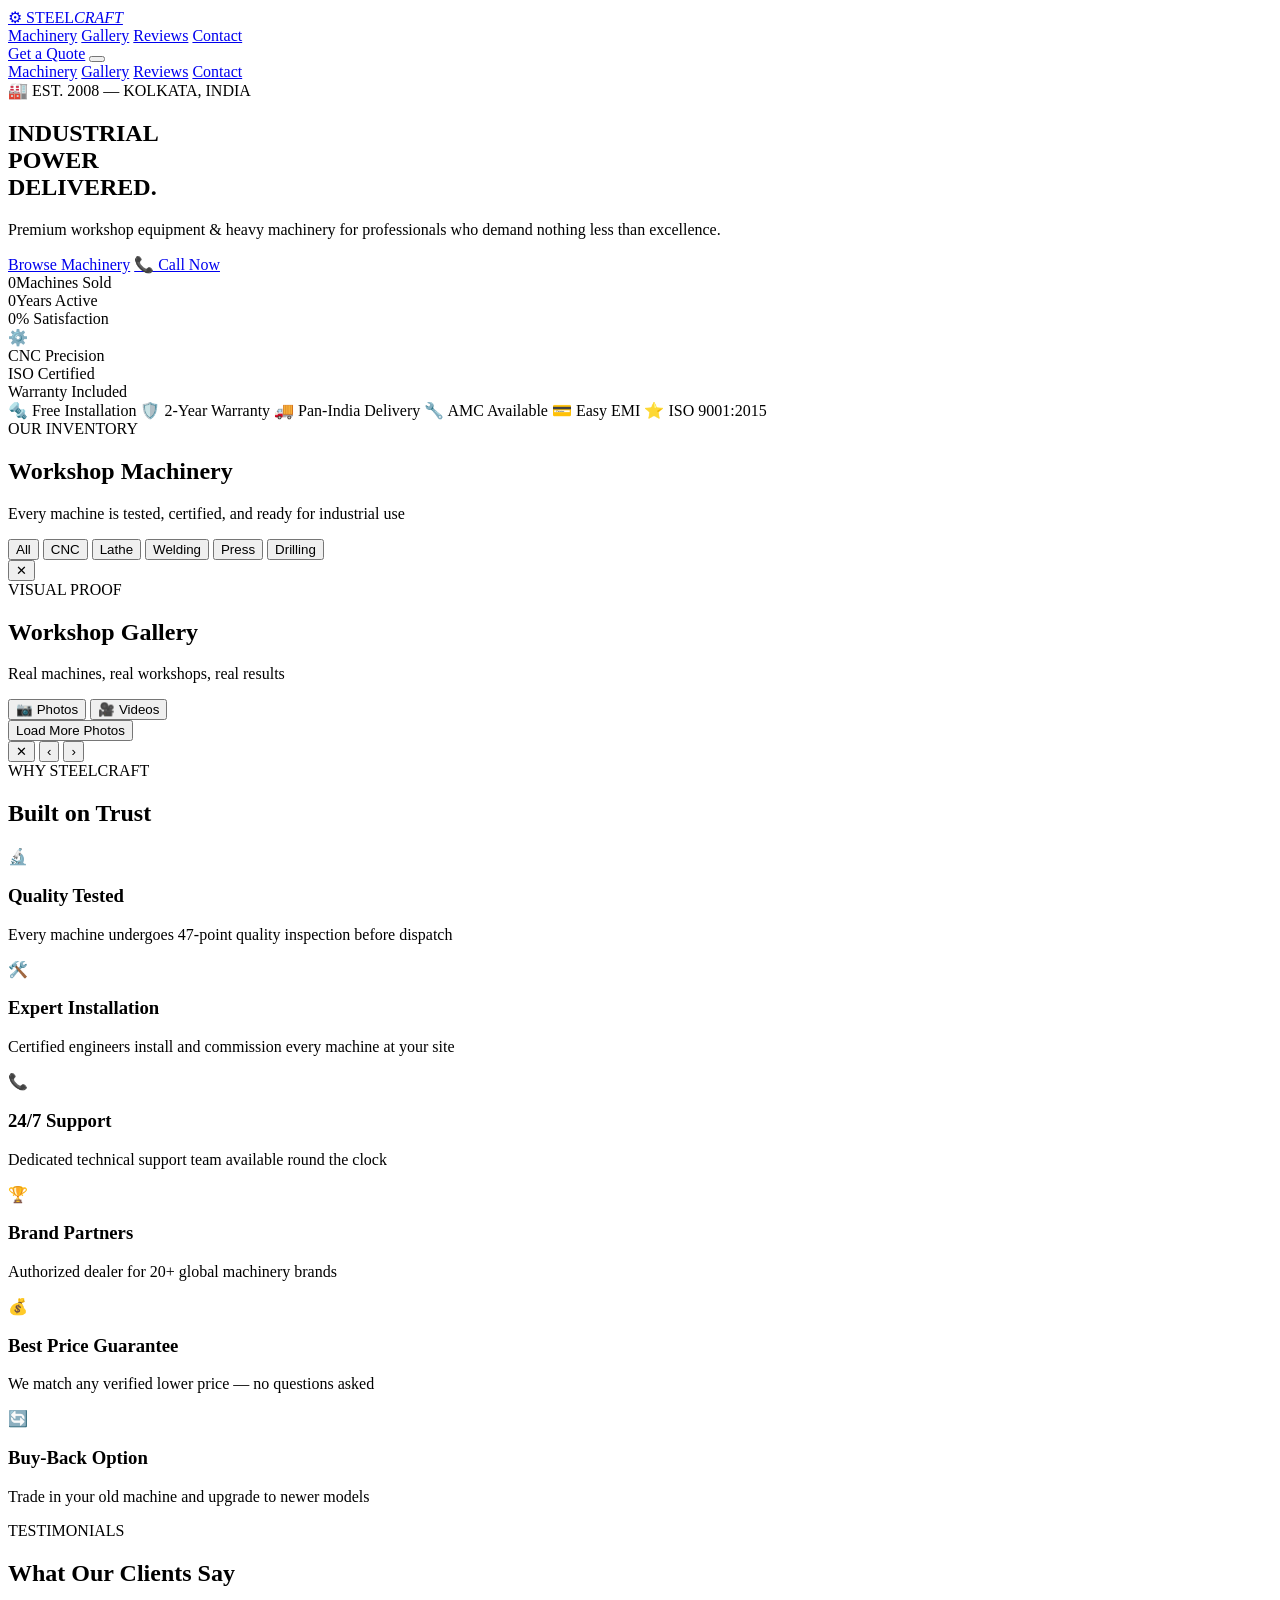
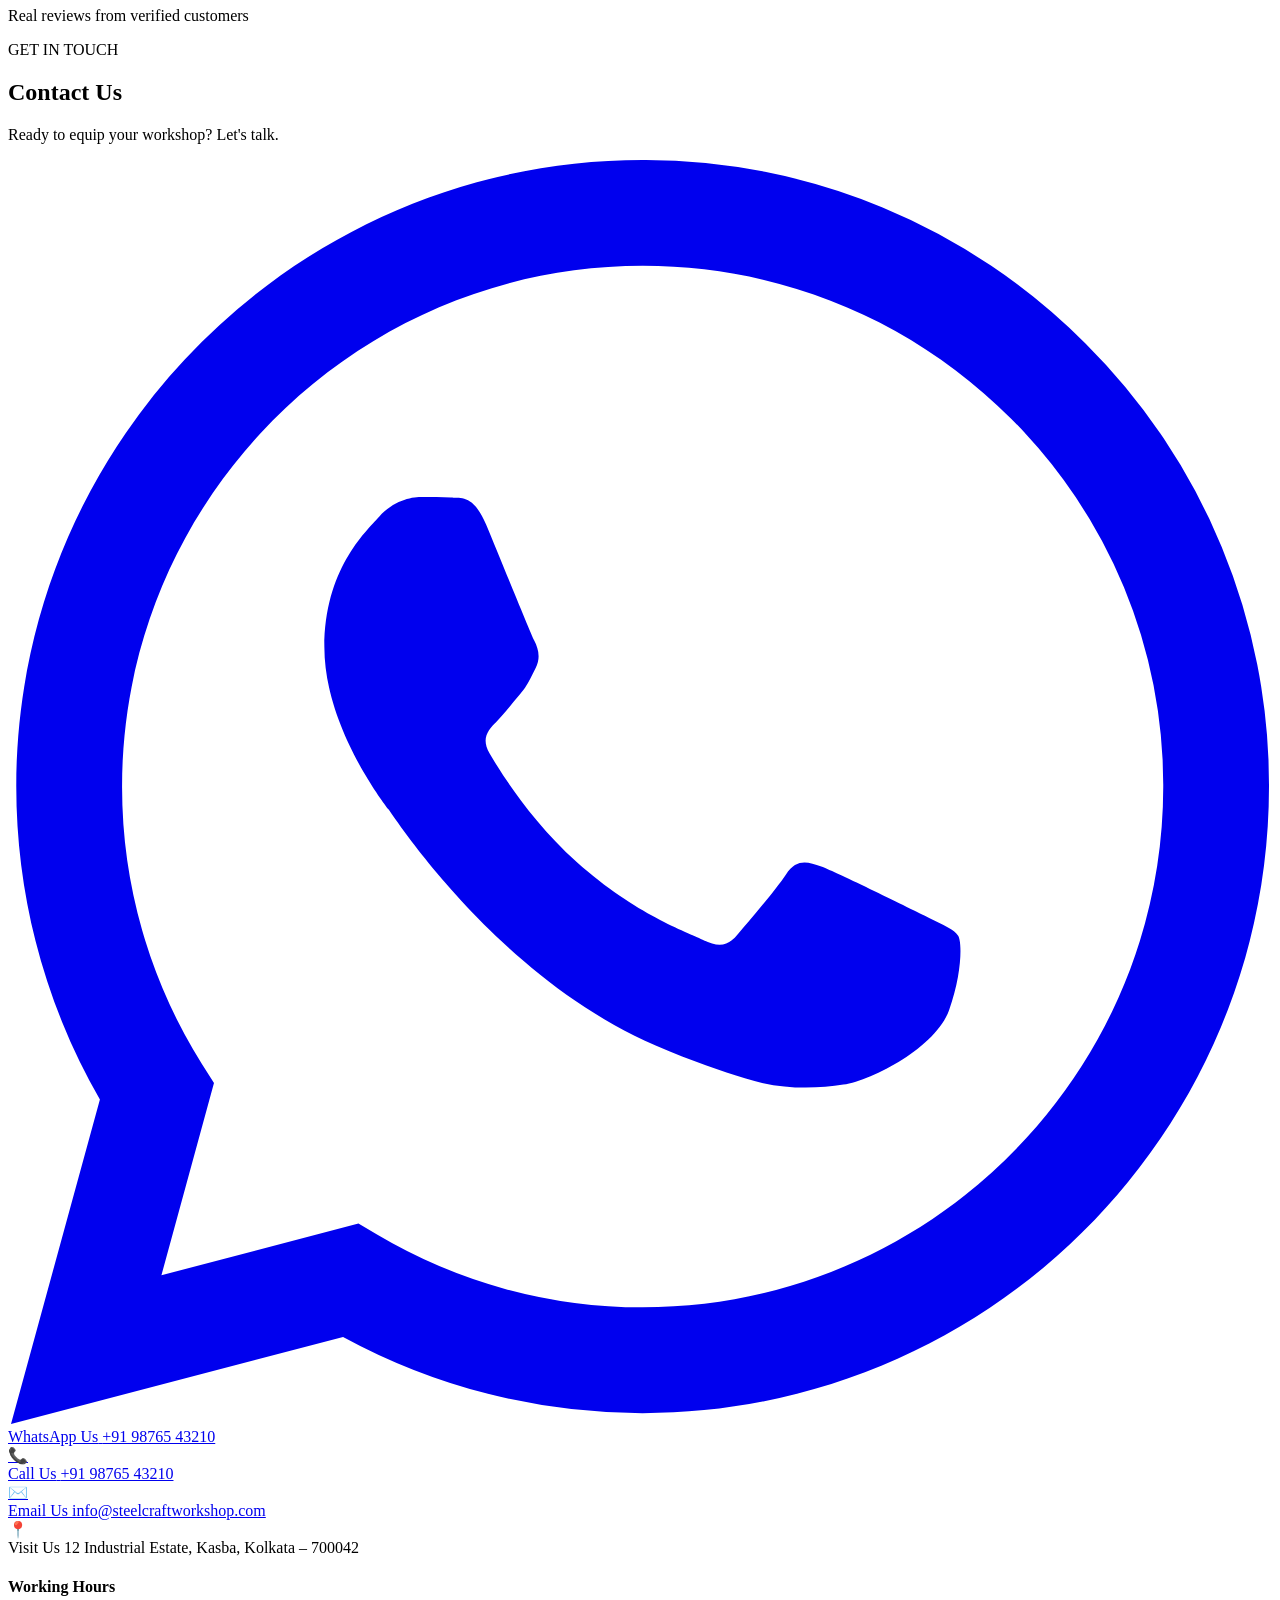
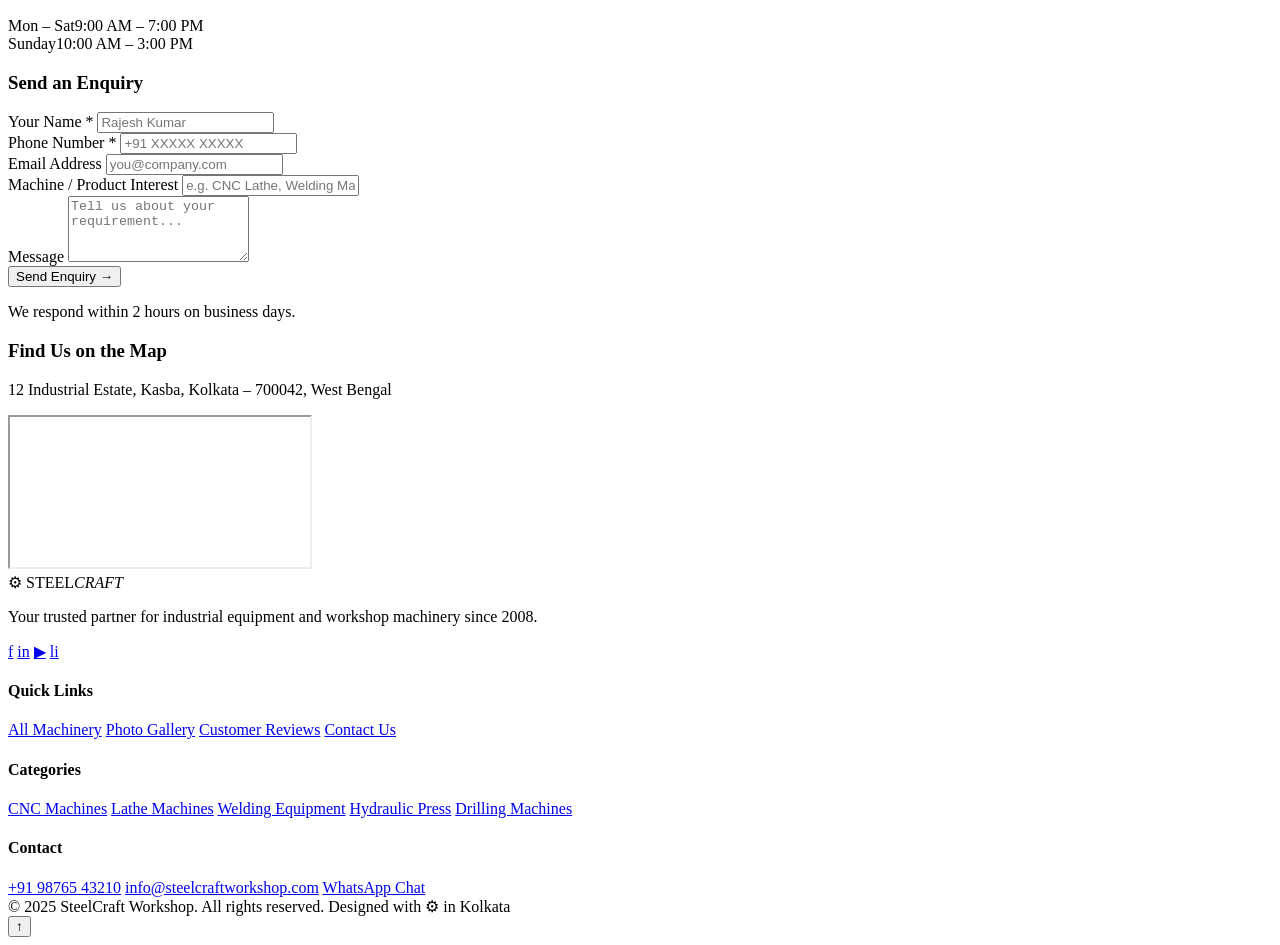
==== index.html @ 8d5dea6c "Add files via upload" ====
<!DOCTYPE html>
<html lang="en">
<head>
  <meta charset="UTF-8" />
  <meta name="viewport" content="width=device-width, initial-scale=1.0" />
  <title>SteelCraft Workshop — Industrial Equipment & Machinery</title>
  <meta name="description" content="Premium industrial equipment, workshop machinery, and tools. Trusted by professionals worldwide." />
  <link rel="preconnect" href="https://fonts.googleapis.com" />
  <link href="https://fonts.googleapis.com/css2?family=Bebas+Neue&family=DM+Sans:wght@300;400;500;600&family=DM+Mono:wght@400;500&display=swap" rel="stylesheet" />
  <link rel="stylesheet" href="css/style.css" />
</head>
<body>

<!-- ═══════════════════════════ NAV ═══════════════════════════ -->
<header id="navbar">
  <div class="nav-inner">
    <a href="#" class="logo">
      <span class="logo-icon">⚙</span>
      <span class="logo-text">STEEL<em>CRAFT</em></span>
    </a>
    <nav class="nav-links">
      <a href="#machines">Machinery</a>
      <a href="#gallery">Gallery</a>
      <a href="#reviews">Reviews</a>
      <a href="#contact">Contact</a>
    </nav>
    <a href="#contact" class="nav-cta">Get a Quote</a>
    <button class="hamburger" id="hamburger" aria-label="Menu">
      <span></span><span></span><span></span>
    </button>
  </div>
  <div class="mobile-menu" id="mobileMenu">
    <a href="#machines">Machinery</a>
    <a href="#gallery">Gallery</a>
    <a href="#reviews">Reviews</a>
    <a href="#contact">Contact</a>
  </div>
</header>

<!-- ═══════════════════════════ HERO ═══════════════════════════ -->
<section class="hero" id="home">
  <div class="hero-bg">
    <div class="hero-grid"></div>
    <div class="hero-glow"></div>
  </div>
  <div class="hero-content">
    <div class="hero-badge">🏭 EST. 2008 — KOLKATA, INDIA</div>
    <h1 class="hero-title">
      INDUSTRIAL<br/>
      <span class="accent-line">POWER</span><br/>
      DELIVERED.
    </h1>
    <p class="hero-sub">Premium workshop equipment & heavy machinery for professionals who demand nothing less than excellence.</p>
    <div class="hero-actions">
      <a href="#machines" class="btn-primary">Browse Machinery</a>
      <a href="#contact" class="btn-ghost">📞 Call Now</a>
    </div>
    <div class="hero-stats">
      <div class="stat"><span class="stat-num" data-target="500">0</span><span class="stat-label">Machines Sold</span></div>
      <div class="stat"><span class="stat-num" data-target="15">0</span><span class="stat-label">Years Active</span></div>
      <div class="stat"><span class="stat-num" data-target="98">0</span><span class="stat-label">% Satisfaction</span></div>
    </div>
  </div>
  <div class="hero-visual">
    <div class="machine-showcase">
      <div class="showcase-ring ring1"></div>
      <div class="showcase-ring ring2"></div>
      <div class="showcase-icon">⚙️</div>
      <div class="floating-tag tag1">CNC Precision</div>
      <div class="floating-tag tag2">ISO Certified</div>
      <div class="floating-tag tag3">Warranty Included</div>
    </div>
  </div>
</section>

<!-- ═══════════════════════════ TRUST BAR ═══════════════════════════ -->
<div class="trust-bar">
  <div class="trust-inner">
    <span>🔩 Free Installation</span>
    <span>🛡️ 2-Year Warranty</span>
    <span>🚚 Pan-India Delivery</span>
    <span>🔧 AMC Available</span>
    <span>💳 Easy EMI</span>
    <span>⭐ ISO 9001:2015</span>
  </div>
</div>

<!-- ═══════════════════════════ MACHINES ═══════════════════════════ -->
<section class="section" id="machines">
  <div class="section-header">
    <div class="section-tag">OUR INVENTORY</div>
    <h2>Workshop <span class="accent">Machinery</span></h2>
    <p>Every machine is tested, certified, and ready for industrial use</p>
  </div>

  <div class="filter-bar">
    <button class="filter-btn active" data-filter="all">All</button>
    <button class="filter-btn" data-filter="cnc">CNC</button>
    <button class="filter-btn" data-filter="lathe">Lathe</button>
    <button class="filter-btn" data-filter="welding">Welding</button>
    <button class="filter-btn" data-filter="press">Press</button>
    <button class="filter-btn" data-filter="drilling">Drilling</button>
  </div>

  <div class="machines-grid" id="machinesGrid">
    <!-- Populated by JS from data -->
  </div>
</section>

<!-- ═══════════════════════════ MACHINE MODAL ═══════════════════════════ -->
<div class="modal-overlay" id="modalOverlay">
  <div class="modal-box" id="modalBox">
    <button class="modal-close" id="modalClose">✕</button>
    <div class="modal-inner" id="modalInner"></div>
  </div>
</div>

<!-- ═══════════════════════════ GALLERY ═══════════════════════════ -->
<section class="section section-dark" id="gallery">
  <div class="section-header">
    <div class="section-tag">VISUAL PROOF</div>
    <h2>Workshop <span class="accent">Gallery</span></h2>
    <p>Real machines, real workshops, real results</p>
  </div>
  <div class="gallery-tabs">
    <button class="gtab active" data-gtab="photos">📷 Photos</button>
    <button class="gtab" data-gtab="videos">🎥 Videos</button>
  </div>
  <div class="gallery-grid" id="galleryGrid"></div>
  <div class="gallery-video-grid hidden" id="galleryVideoGrid"></div>
  <button class="load-more" id="loadMoreGallery">Load More Photos</button>
</section>

<!-- ═══════════════════════════ LIGHTBOX ═══════════════════════════ -->
<div class="lightbox" id="lightbox">
  <button class="lb-close" id="lbClose">✕</button>
  <button class="lb-prev" id="lbPrev">‹</button>
  <button class="lb-next" id="lbNext">›</button>
  <div class="lb-content" id="lbContent"></div>
  <div class="lb-counter" id="lbCounter"></div>
</div>

<!-- ═══════════════════════════ WHY US ═══════════════════════════ -->
<section class="section" id="whyus">
  <div class="section-header">
    <div class="section-tag">WHY STEELCRAFT</div>
    <h2>Built on <span class="accent">Trust</span></h2>
  </div>
  <div class="features-grid">
    <div class="feature-card">
      <div class="feature-icon">🔬</div>
      <h3>Quality Tested</h3>
      <p>Every machine undergoes 47-point quality inspection before dispatch</p>
    </div>
    <div class="feature-card">
      <div class="feature-icon">🛠️</div>
      <h3>Expert Installation</h3>
      <p>Certified engineers install and commission every machine at your site</p>
    </div>
    <div class="feature-card">
      <div class="feature-icon">📞</div>
      <h3>24/7 Support</h3>
      <p>Dedicated technical support team available round the clock</p>
    </div>
    <div class="feature-card">
      <div class="feature-icon">🏆</div>
      <h3>Brand Partners</h3>
      <p>Authorized dealer for 20+ global machinery brands</p>
    </div>
    <div class="feature-card">
      <div class="feature-icon">💰</div>
      <h3>Best Price Guarantee</h3>
      <p>We match any verified lower price — no questions asked</p>
    </div>
    <div class="feature-card">
      <div class="feature-icon">🔄</div>
      <h3>Buy-Back Option</h3>
      <p>Trade in your old machine and upgrade to newer models</p>
    </div>
  </div>
</section>

<!-- ═══════════════════════════ REVIEWS ═══════════════════════════ -->
<section class="section section-dark" id="reviews">
  <div class="section-header">
    <div class="section-tag">TESTIMONIALS</div>
    <h2>What Our <span class="accent">Clients</span> Say</h2>
    <p>Real reviews from verified customers</p>
  </div>
  <div class="reviews-track-wrap">
    <div class="reviews-track" id="reviewsTrack"></div>
  </div>
  <div class="reviews-dots" id="reviewsDots"></div>
</section>

<!-- ═══════════════════════════ CONTACT ═══════════════════════════ -->
<section class="section" id="contact">
  <div class="section-header">
    <div class="section-tag">GET IN TOUCH</div>
    <h2>Contact <span class="accent">Us</span></h2>
    <p>Ready to equip your workshop? Let's talk.</p>
  </div>
  <div class="contact-grid">
    <div class="contact-cards">
      <a href="https://wa.me/919876543210?text=Hello%2C%20I%20am%20interested%20in%20your%20machinery" class="contact-card whatsapp" target="_blank">
        <div class="cc-icon">
          <svg viewBox="0 0 24 24" fill="currentColor"><path d="M17.472 14.382c-.297-.149-1.758-.867-2.03-.967-.273-.099-.471-.148-.67.15-.197.297-.767.966-.94 1.164-.173.199-.347.223-.644.075-.297-.15-1.255-.463-2.39-1.475-.883-.788-1.48-1.761-1.653-2.059-.173-.297-.018-.458.13-.606.134-.133.298-.347.446-.52.149-.174.198-.298.298-.497.099-.198.05-.371-.025-.52-.075-.149-.669-1.612-.916-2.207-.242-.579-.487-.5-.669-.51-.173-.008-.371-.01-.57-.01-.198 0-.52.074-.792.372-.272.297-1.04 1.016-1.04 2.479 0 1.462 1.065 2.875 1.213 3.074.149.198 2.096 3.2 5.077 4.487.709.306 1.262.489 1.694.625.712.227 1.36.195 1.871.118.571-.085 1.758-.719 2.006-1.413.248-.694.248-1.289.173-1.413-.074-.124-.272-.198-.57-.347m-5.421 7.403h-.004a9.87 9.87 0 01-5.031-1.378l-.361-.214-3.741.982.998-3.648-.235-.374a9.86 9.86 0 01-1.51-5.26c.001-5.45 4.436-9.884 9.888-9.884 2.64 0 5.122 1.03 6.988 2.898a9.825 9.825 0 012.893 6.994c-.003 5.45-4.437 9.884-9.885 9.884m8.413-18.297A11.815 11.815 0 0012.05 0C5.495 0 .16 5.335.157 11.892c0 2.096.547 4.142 1.588 5.945L.057 24l6.305-1.654a11.882 11.882 0 005.683 1.448h.005c6.554 0 11.89-5.335 11.893-11.893a11.821 11.821 0 00-3.48-8.413z"/></svg>
        </div>
        <div class="cc-text">
          <span class="cc-label">WhatsApp Us</span>
          <span class="cc-value">+91 98765 43210</span>
        </div>
      </a>

      <a href="tel:+919876543210" class="contact-card phone">
        <div class="cc-icon">📞</div>
        <div class="cc-text">
          <span class="cc-label">Call Us</span>
          <span class="cc-value">+91 98765 43210</span>
        </div>
      </a>

      <a href="mailto:info@steelcraftworkshop.com" class="contact-card email">
        <div class="cc-icon">✉️</div>
        <div class="cc-text">
          <span class="cc-label">Email Us</span>
          <span class="cc-value">info@steelcraftworkshop.com</span>
        </div>
      </a>

      <div class="contact-card address">
        <div class="cc-icon">📍</div>
        <div class="cc-text">
          <span class="cc-label">Visit Us</span>
          <span class="cc-value">12 Industrial Estate, Kasba, Kolkata – 700042</span>
        </div>
      </div>

      <div class="contact-hours">
        <h4>Working Hours</h4>
        <div class="hours-row"><span>Mon – Sat</span><span>9:00 AM – 7:00 PM</span></div>
        <div class="hours-row"><span>Sunday</span><span>10:00 AM – 3:00 PM</span></div>
      </div>
    </div>

    <div class="contact-form-wrap">
      <form class="contact-form" id="contactForm">
        <h3>Send an Enquiry</h3>
        <div class="form-row">
          <div class="form-group">
            <label>Your Name *</label>
            <input type="text" id="cf-name" placeholder="Rajesh Kumar" required />
          </div>
          <div class="form-group">
            <label>Phone Number *</label>
            <input type="tel" id="cf-phone" placeholder="+91 XXXXX XXXXX" required />
          </div>
        </div>
        <div class="form-group">
          <label>Email Address</label>
          <input type="email" id="cf-email" placeholder="you@company.com" />
        </div>
        <div class="form-group">
          <label>Machine / Product Interest</label>
          <input type="text" id="cf-product" placeholder="e.g. CNC Lathe, Welding Machine..." />
        </div>
        <div class="form-group">
          <label>Message</label>
          <textarea id="cf-message" rows="4" placeholder="Tell us about your requirement..."></textarea>
        </div>
        <button type="submit" class="btn-primary btn-full">Send Enquiry →</button>
        <p class="form-note">We respond within 2 hours on business days.</p>
      </form>
    </div>
  </div>
</section>

<!-- ═══════════════════════════ MAP ═══════════════════════════ -->
<section class="map-section">
  <div class="map-header">
    <h3>Find Us on the Map</h3>
    <p>12 Industrial Estate, Kasba, Kolkata – 700042, West Bengal</p>
  </div>
  <div class="map-container">
    <iframe
      src="https://www.google.com/maps/embed?pb=!1m18!1m12!1m3!1d3685.4!2d88.3832!3d22.5197!2m3!1f0!2f0!3f0!3m2!1i1024!2i768!4f13.1!3m3!1m2!1s0x0%3A0x0!2zMjLCsDMxJzEwLjkiTiA4OMKwMjMnMDUuNSJF!5e0!3m2!1sen!2sin!4v1"
      allowfullscreen="" loading="lazy" referrerpolicy="no-referrer-when-downgrade">
    </iframe>
  </div>
</section>

<!-- ═══════════════════════════ FOOTER ═══════════════════════════ -->
<footer class="footer">
  <div class="footer-inner">
    <div class="footer-brand">
      <div class="logo">
        <span class="logo-icon">⚙</span>
        <span class="logo-text">STEEL<em>CRAFT</em></span>
      </div>
      <p>Your trusted partner for industrial equipment and workshop machinery since 2008.</p>
      <div class="social-links">
        <a href="#" aria-label="Facebook">f</a>
        <a href="#" aria-label="Instagram">in</a>
        <a href="#" aria-label="YouTube">▶</a>
        <a href="#" aria-label="LinkedIn">li</a>
      </div>
    </div>
    <div class="footer-col">
      <h4>Quick Links</h4>
      <a href="#machines">All Machinery</a>
      <a href="#gallery">Photo Gallery</a>
      <a href="#reviews">Customer Reviews</a>
      <a href="#contact">Contact Us</a>
    </div>
    <div class="footer-col">
      <h4>Categories</h4>
      <a href="#">CNC Machines</a>
      <a href="#">Lathe Machines</a>
      <a href="#">Welding Equipment</a>
      <a href="#">Hydraulic Press</a>
      <a href="#">Drilling Machines</a>
    </div>
    <div class="footer-col">
      <h4>Contact</h4>
      <a href="tel:+919876543210">+91 98765 43210</a>
      <a href="mailto:info@steelcraftworkshop.com">info@steelcraftworkshop.com</a>
      <a href="https://wa.me/919876543210">WhatsApp Chat</a>
    </div>
  </div>
  <div class="footer-bottom">
    <span>© 2025 SteelCraft Workshop. All rights reserved.</span>
    <span>Designed with ⚙ in Kolkata</span>
  </div>
</footer>

<!-- Back to Top -->
<button class="back-top" id="backTop" aria-label="Back to top">↑</button>

<!-- Toast -->
<div class="toast" id="toast"></div>

<script src="js/data.js"></script>
<script src="js/main.js"></script>
</body>
</html>
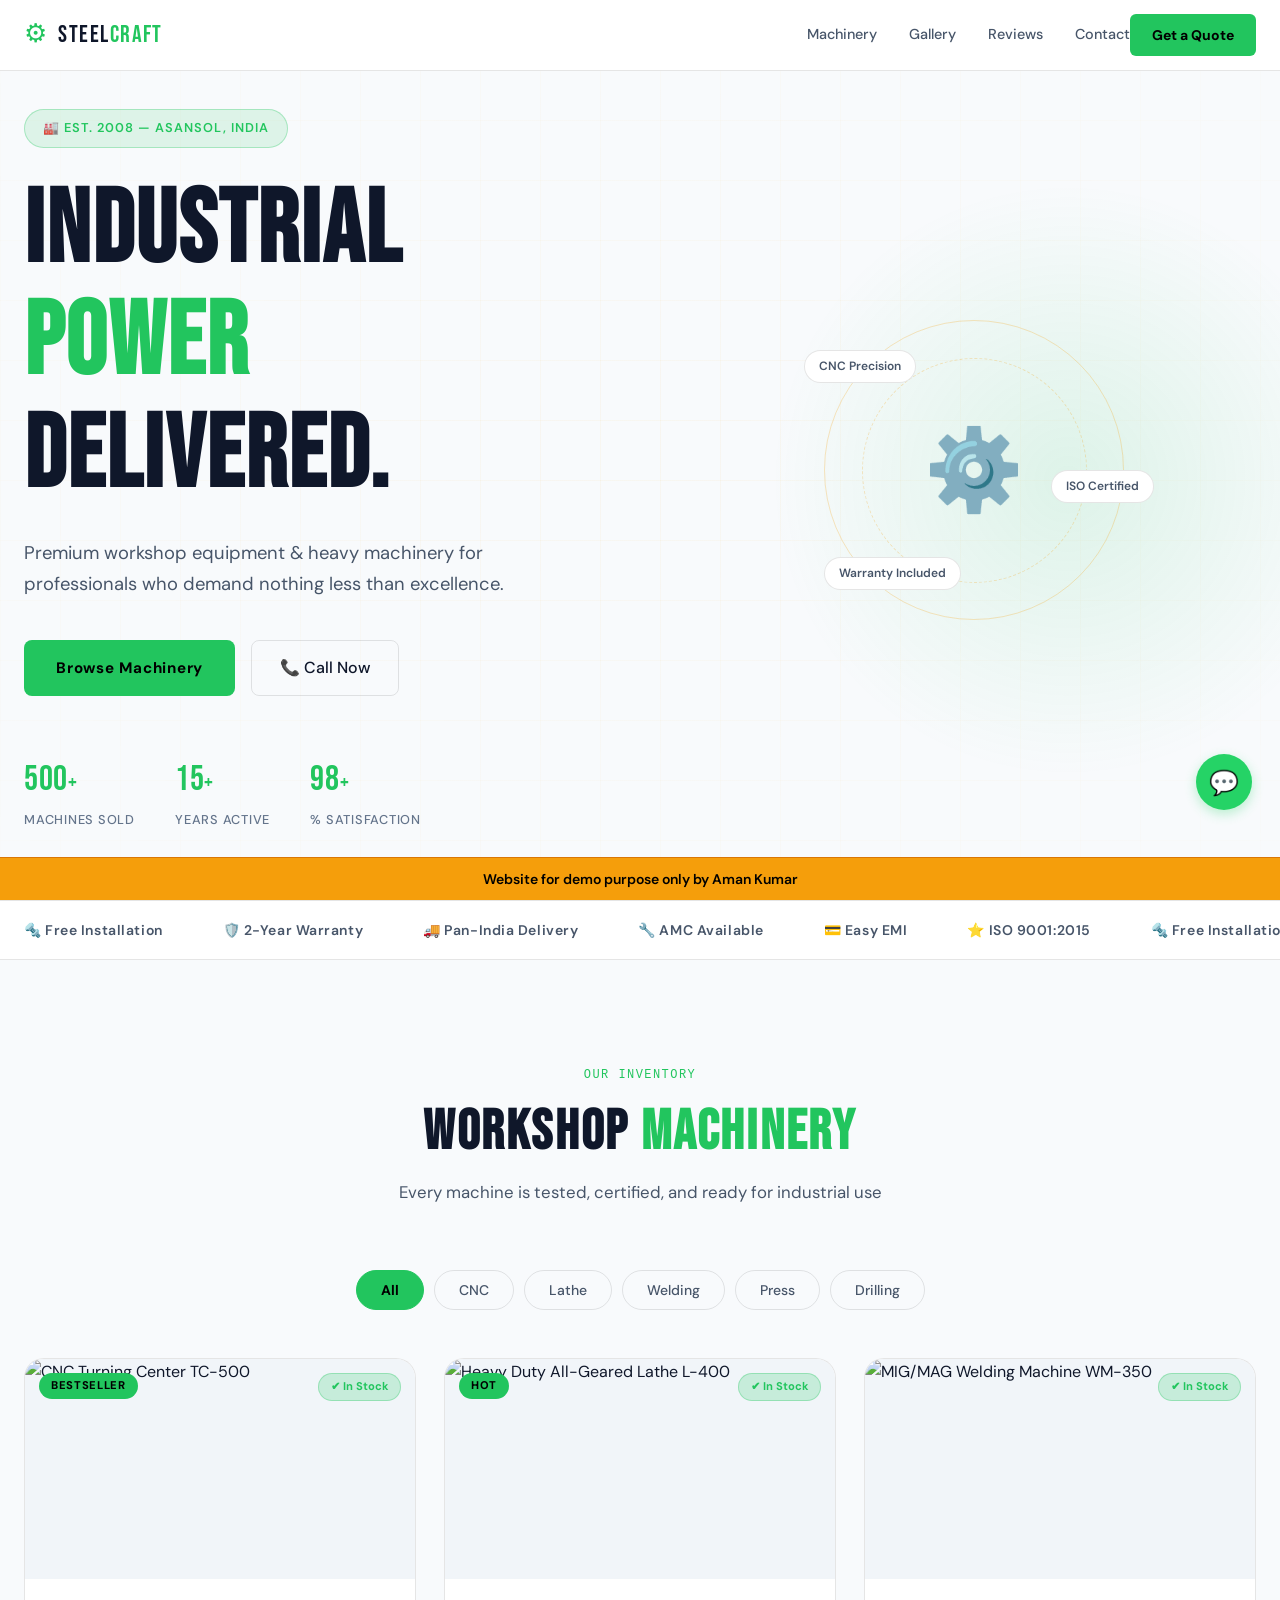
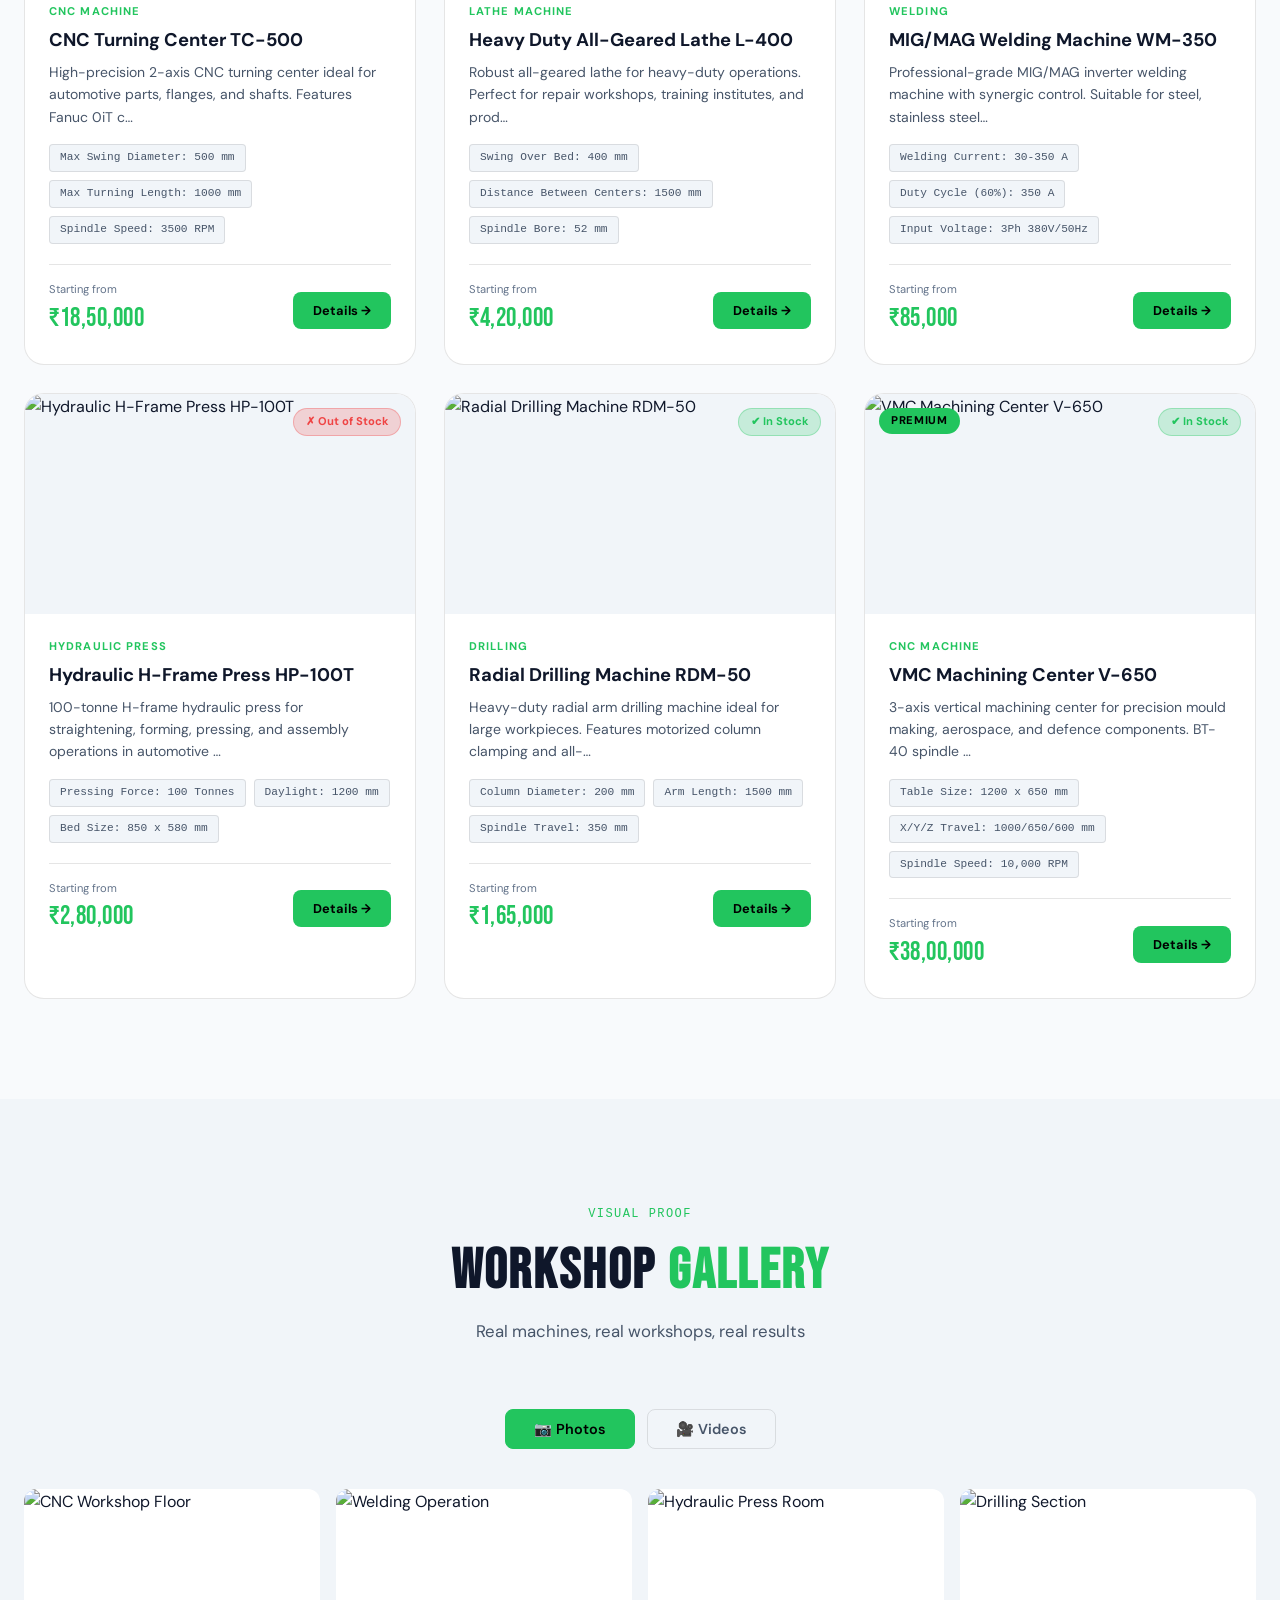
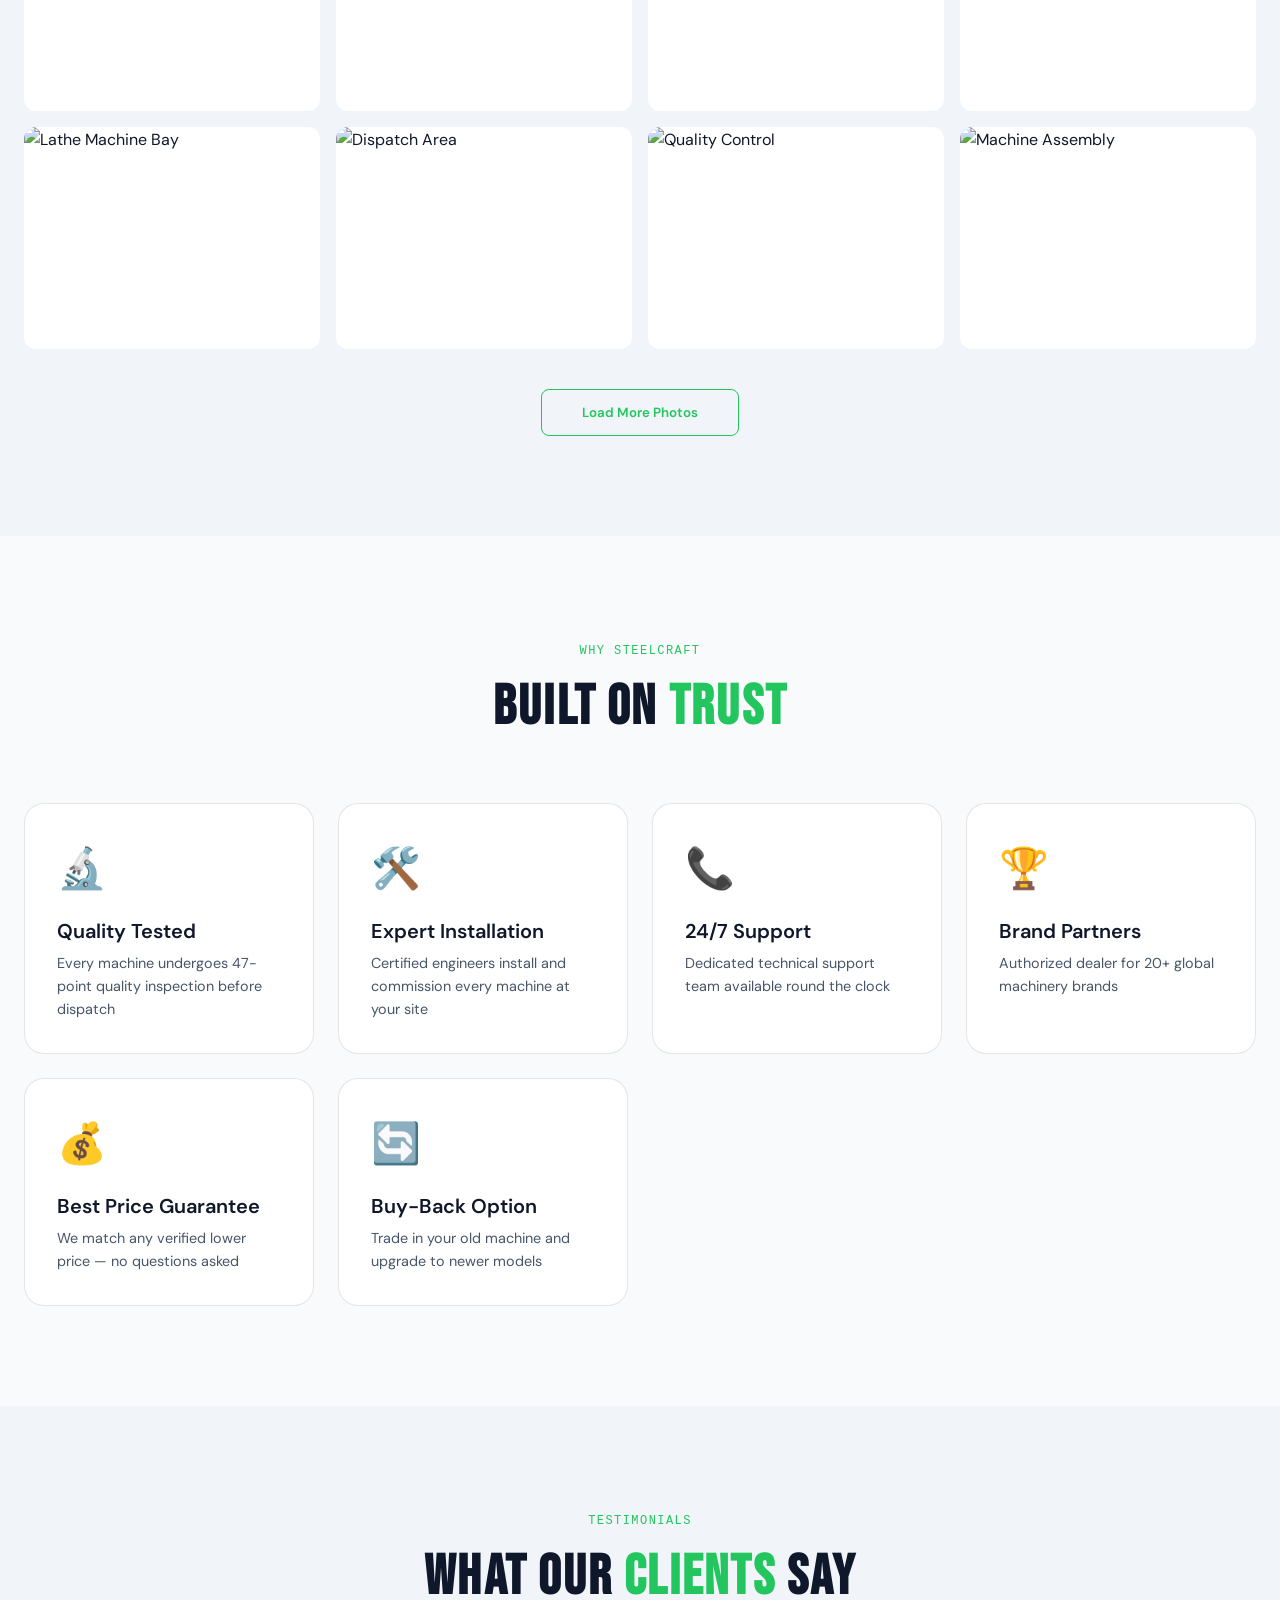
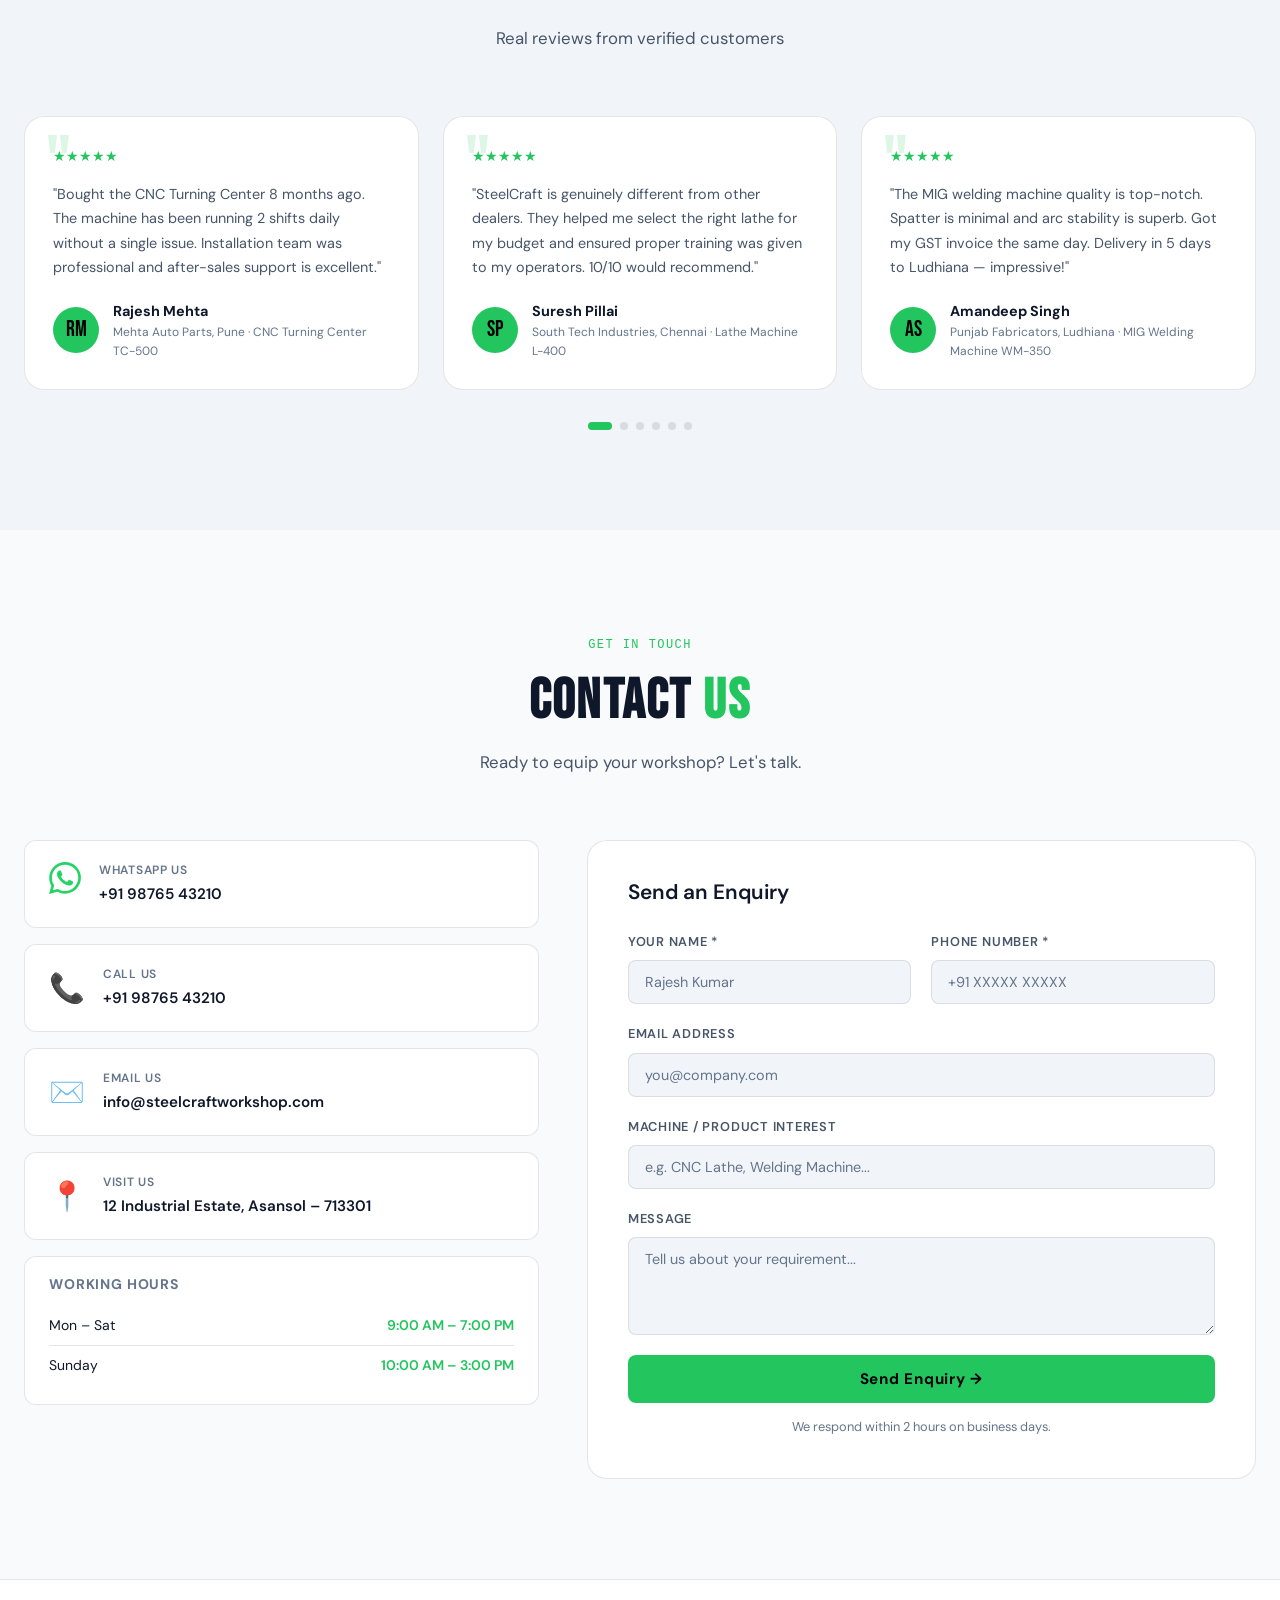
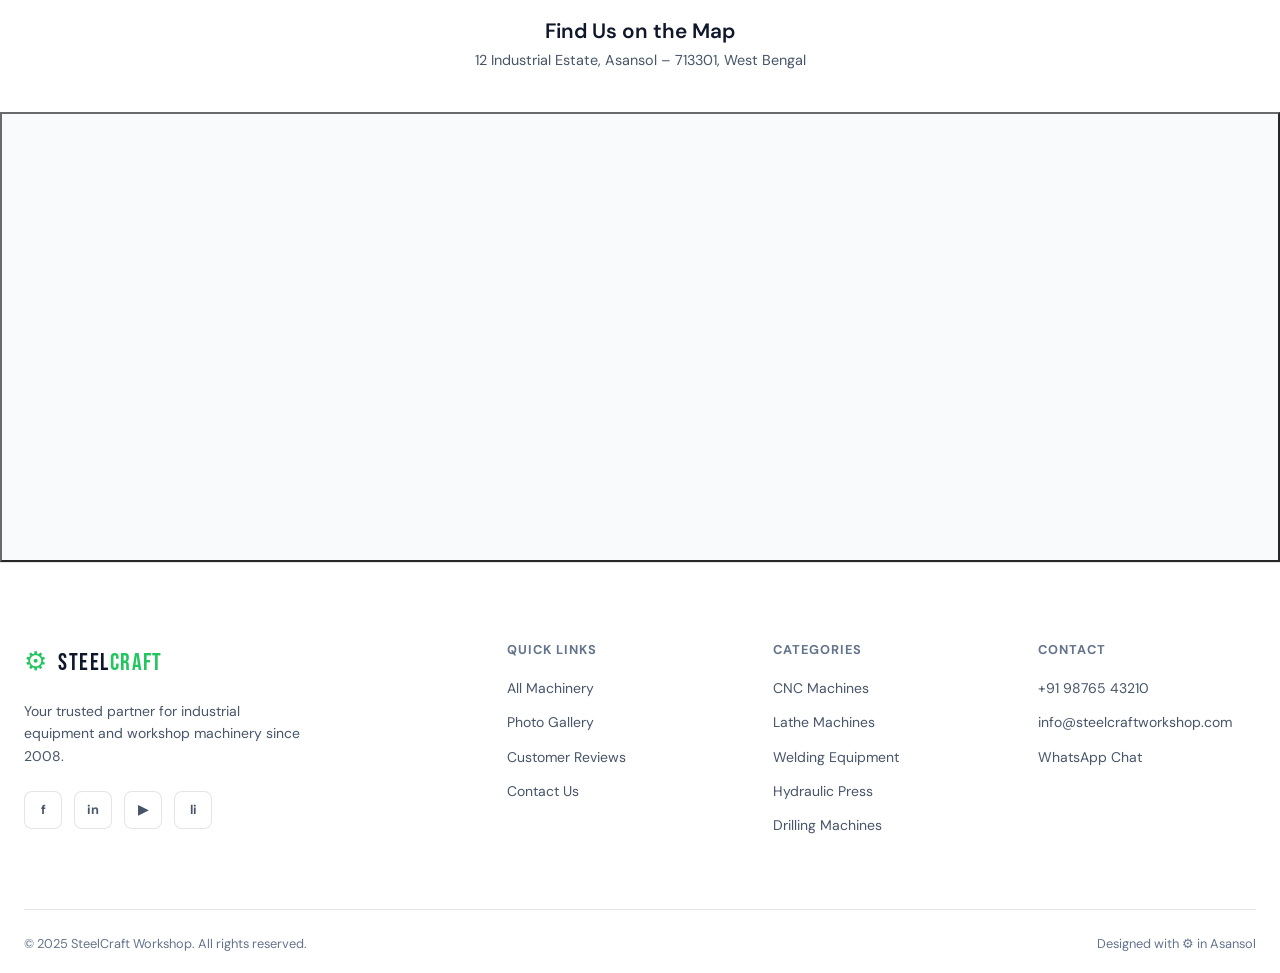
==== commit 27702517: "." ====
--- a/index.html
+++ b/index.html
@@ -7,7 +7,7 @@
   <meta name="description" content="Premium industrial equipment, workshop machinery, and tools. Trusted by professionals worldwide." />
   <link rel="preconnect" href="https://fonts.googleapis.com" />
   <link href="https://fonts.googleapis.com/css2?family=Bebas+Neue&family=DM+Sans:wght@300;400;500;600&family=DM+Mono:wght@400;500&display=swap" rel="stylesheet" />
-  <link rel="stylesheet" href="css/style.css" />
+  <link rel="stylesheet" href="style.css" />
 </head>
 <body>
 
@@ -44,7 +44,7 @@
     <div class="hero-glow"></div>
   </div>
   <div class="hero-content">
-    <div class="hero-badge">🏭 EST. 2008 — KOLKATA, INDIA</div>
+    <div class="hero-badge">🏭 EST. 2008 — ASANSOL, INDIA</div>
     <h1 class="hero-title">
       INDUSTRIAL<br/>
       <span class="accent-line">POWER</span><br/>
@@ -232,7 +232,7 @@
         <div class="cc-icon">📍</div>
         <div class="cc-text">
           <span class="cc-label">Visit Us</span>
-          <span class="cc-value">12 Industrial Estate, Kasba, Kolkata – 700042</span>
+          <span class="cc-value">12 Industrial Estate, Asansol – 713301</span>
         </div>
       </div>
 
@@ -279,11 +279,11 @@
 <section class="map-section">
   <div class="map-header">
     <h3>Find Us on the Map</h3>
-    <p>12 Industrial Estate, Kasba, Kolkata – 700042, West Bengal</p>
+    <p>12 Industrial Estate, Asansol – 713301, West Bengal</p>
   </div>
   <div class="map-container">
     <iframe
-      src="https://www.google.com/maps/embed?pb=!1m18!1m12!1m3!1d3685.4!2d88.3832!3d22.5197!2m3!1f0!2f0!3f0!3m2!1i1024!2i768!4f13.1!3m3!1m2!1s0x0%3A0x0!2zMjLCsDMxJzEwLjkiTiA4OMKwMjMnMDUuNSJF!5e0!3m2!1sen!2sin!4v1"
+      src="https://www.google.com/maps/embed?pb=!1m18!1m12!1m3!1d3650.0!2d86.9661!3d23.6889!2m3!1f0!2f0!3f0!3m2!1i1024!2i768!4f13.1!3m3!1m2!1s0x0%3A0x0!2zMjPCsDQxJzIwLjAiTiA4NsKwNTcnNTQuMCJF!5e0!3m2!1sen!2sin!4v1"
       allowfullscreen="" loading="lazy" referrerpolicy="no-referrer-when-downgrade">
     </iframe>
   </div>
@@ -329,17 +329,23 @@
   </div>
   <div class="footer-bottom">
     <span>© 2025 SteelCraft Workshop. All rights reserved.</span>
-    <span>Designed with ⚙ in Kolkata</span>
+    <span>Designed with ⚙ in Asansol</span>
   </div>
 </footer>
 
 <!-- Back to Top -->
 <button class="back-top" id="backTop" aria-label="Back to top">↑</button>
 
+<!-- WhatsApp Float -->
+<button class="whatsapp-float" onclick="window.open('https://wa.me/919876543210', '_blank')" aria-label="Chat on WhatsApp">💬</button>
+
+<!-- Demo Notice -->
+<div class="demo-notice">Website for demo purpose only by Aman Kumar</div>
+
 <!-- Toast -->
 <div class="toast" id="toast"></div>
 
-<script src="js/data.js"></script>
-<script src="js/main.js"></script>
+<script src="data.js"></script>
+<script src="main.js"></script>
 </body>
 </html>
--- a/style.css
+++ b/style.css
@@ -0,0 +1,702 @@
+/* ═══════════════════════════════════════════════
+   STEELCRAFT WORKSHOP — MAIN STYLESHEET
+   Industrial / Luxury aesthetic
+   Palette: Clean white, forest green, steel gray
+═══════════════════════════════════════════════ */
+
+:root {
+  --bg: #f8fafc;
+  --bg2: #ffffff;
+  --bg3: #f1f5f9;
+  --surface: #ffffff;
+  --surface2: #f8fafc;
+  --border: rgba(0,0,0,0.1);
+  --amber: #22c55e;
+  --amber-light: #34d399;
+  --amber-dark: #16a34a;
+  --steel: #64748b;
+  --text: #0f172a;
+  --text2: #475569;
+  --text3: #64748b;
+  --green: #22c55e;
+  --red: #ef4444;
+  --radius: 12px;
+  --radius-lg: 20px;
+  --shadow: 0 8px 32px rgba(0,0,0,0.1);
+  --shadow-amber: 0 8px 32px rgba(34,197,94,0.2);
+  --font-display: 'Bebas Neue', sans-serif;
+  --font-body: 'DM Sans', sans-serif;
+  --font-mono: 'DM Mono', monospace;
+  --transition: 0.3s cubic-bezier(0.4,0,0.2,1);
+}
+
+*, *::before, *::after { box-sizing: border-box; margin: 0; padding: 0; }
+html { scroll-behavior: smooth; font-size: 16px; }
+
+body {
+  background: var(--bg);
+  color: var(--text);
+  font-family: var(--font-body);
+  line-height: 1.6;
+  overflow-x: hidden;
+}
+
+a { color: inherit; text-decoration: none; }
+img { max-width: 100%; display: block; }
+button { cursor: pointer; border: none; background: none; font-family: inherit; }
+
+/* ── SCROLLBAR ── */
+::-webkit-scrollbar { width: 6px; }
+::-webkit-scrollbar-track { background: var(--bg); }
+::-webkit-scrollbar-thumb { background: var(--amber-dark); border-radius: 3px; }
+
+/* ══════════════════ TYPOGRAPHY ══════════════════ */
+h1, h2, h3, h4 { line-height: 1.1; }
+h1 { font-family: var(--font-display); font-size: clamp(3rem, 8vw, 7rem); letter-spacing: 0.02em; }
+h2 { font-family: var(--font-display); font-size: clamp(2rem, 5vw, 3.5rem); letter-spacing: 0.04em; }
+h3 { font-size: 1.25rem; font-weight: 600; }
+
+.accent { color: var(--amber); }
+
+/* ══════════════════ BUTTONS ══════════════════ */
+.btn-primary {
+  display: inline-flex; align-items: center; gap: 8px;
+  background: var(--amber); color: #000;
+  padding: 14px 32px; border-radius: 8px;
+  font-weight: 700; font-size: 0.95rem; letter-spacing: 0.05em;
+  transition: var(--transition);
+  position: relative; overflow: hidden;
+}
+.btn-primary::before {
+  content: ''; position: absolute; inset: 0;
+  background: rgba(255,255,255,0.15); transform: translateX(-100%);
+  transition: transform 0.4s ease;
+}
+.btn-primary:hover::before { transform: translateX(0); }
+.btn-primary:hover { transform: translateY(-2px); box-shadow: var(--shadow-amber); }
+
+.btn-ghost {
+  display: inline-flex; align-items: center; gap: 8px;
+  border: 1px solid var(--border); color: var(--text);
+  padding: 14px 28px; border-radius: 8px;
+  font-weight: 500; transition: var(--transition);
+}
+.btn-ghost:hover { border-color: var(--amber); color: var(--amber); }
+
+.btn-full { width: 100%; justify-content: center; }
+
+/* ══════════════════ NAVBAR ══════════════════ */
+#navbar {
+  position: fixed; top: 0; left: 0; right: 0; z-index: 1000;
+  background: rgba(255,255,255,0.9); backdrop-filter: blur(20px);
+  border-bottom: 1px solid var(--border);
+  transition: var(--transition);
+}
+#navbar.scrolled { background: rgba(255,255,255,0.98); }
+.nav-inner {
+  max-width: 1280px; margin: 0 auto;
+  display: flex; align-items: center; justify-content: space-between;
+  padding: 0 24px; height: 70px;
+}
+.logo {
+  display: flex; align-items: center; gap: 10px;
+  font-family: var(--font-display); font-size: 1.5rem;
+  letter-spacing: 0.06em;
+}
+.logo-icon { font-size: 1.6rem; color: var(--amber); }
+.logo-text em { color: var(--amber); font-style: normal; }
+.nav-links { display: flex; gap: 32px; margin-left: auto; }
+.nav-links a {
+  font-size: 0.9rem; font-weight: 500; color: var(--text2);
+  transition: var(--transition); position: relative;
+}
+.nav-links a::after {
+  content: ''; position: absolute; bottom: -4px; left: 0; right: 100%;
+  height: 2px; background: var(--amber); transition: right 0.3s ease;
+}
+.nav-links a:hover { color: var(--text); }
+.nav-links a:hover::after { right: 0; }
+.nav-cta {
+  background: var(--amber); color: #000;
+  padding: 10px 22px; border-radius: 6px;
+  font-weight: 700; font-size: 0.875rem;
+  transition: var(--transition);
+}
+.nav-cta:hover { background: var(--amber-light); }
+.hamburger { display: none; flex-direction: column; gap: 5px; cursor: pointer; padding: 8px; }
+.hamburger span { width: 24px; height: 2px; background: var(--text); border-radius: 2px; transition: var(--transition); }
+.hamburger.open span:nth-child(1) { transform: rotate(45deg) translate(6px, 6px); }
+.hamburger.open span:nth-child(2) { opacity: 0; }
+.hamburger.open span:nth-child(3) { transform: rotate(-45deg) translate(6px, -6px); }
+.mobile-menu {
+  position: absolute; top: 100%; left: 0; right: 0;
+  background: rgba(255,255,255,0.98); backdrop-filter: blur(20px);
+  border-bottom: 1px solid var(--border);
+  display: none; flex-direction: column; gap: 0;
+}
+.mobile-menu a {
+  padding: 16px 24px; border-bottom: 1px solid var(--border);
+  font-weight: 500; color: var(--text2);
+  transition: var(--transition);
+}
+.mobile-menu a:hover { background: var(--surface); color: var(--text); }
+.mobile-menu.open { display: flex; }
+
+/* ══════════════════ HERO ══════════════════ */
+.hero {
+  min-height: 100vh; display: flex; align-items: center;
+  position: relative; overflow: hidden;
+  padding: 100px 24px 60px;
+  max-width: 1280px; margin: 0 auto;
+  gap: 60px;
+}
+.hero-bg {
+  position: fixed; inset: 0; z-index: -1; pointer-events: none;
+}
+.hero-grid {
+  position: absolute; inset: 0;
+  background-image:
+    linear-gradient(rgba(245,158,11,0.05) 1px, transparent 1px),
+    linear-gradient(90deg, rgba(245,158,11,0.05) 1px, transparent 1px);
+  background-size: 60px 60px;
+  mask-image: radial-gradient(ellipse 80% 80% at 50% 50%, black, transparent);
+}
+.hero-glow {
+  position: absolute; top: 20%; left: 60%;
+  width: 600px; height: 600px;
+  background: radial-gradient(circle, rgba(34,197,94,0.12) 0%, transparent 70%);
+  pointer-events: none;
+}
+.hero-content { flex: 1; max-width: 680px; }
+.hero-badge {
+  display: inline-block;
+  background: rgba(34,197,94,0.12); border: 1px solid rgba(34,197,94,0.3);
+  color: var(--amber); padding: 8px 18px; border-radius: 100px;
+  font-size: 0.8rem; font-weight: 600; letter-spacing: 0.08em;
+  margin-bottom: 28px;
+  animation: fadeUp 0.6s ease both;
+}
+.hero-title {
+  margin-bottom: 24px;
+  animation: fadeUp 0.6s 0.1s ease both;
+}
+.accent-line { color: var(--amber); display: inline-block; }
+.hero-sub {
+  font-size: 1.15rem; color: var(--text2); max-width: 500px;
+  margin-bottom: 40px; line-height: 1.7;
+  animation: fadeUp 0.6s 0.2s ease both;
+}
+.hero-actions {
+  display: flex; gap: 16px; flex-wrap: wrap;
+  margin-bottom: 56px;
+  animation: fadeUp 0.6s 0.3s ease both;
+}
+.hero-stats {
+  display: flex; gap: 40px;
+  animation: fadeUp 0.6s 0.4s ease both;
+}
+.stat { display: flex; flex-direction: column; gap: 2px; }
+.stat-num {
+  font-family: var(--font-display); font-size: 2.2rem;
+  color: var(--amber); letter-spacing: 0.02em;
+}
+.stat-num::after { content: '+'; font-size: 1.4rem; }
+.stat-label { font-size: 0.8rem; color: var(--text3); font-weight: 500; text-transform: uppercase; letter-spacing: 0.06em; }
+
+.hero-visual { flex: 0 0 420px; display: flex; justify-content: center; align-items: center; }
+.machine-showcase { position: relative; width: 300px; height: 300px; display: flex; align-items: center; justify-content: center; }
+.showcase-ring {
+  position: absolute; border-radius: 50%;
+  border: 1px solid rgba(245,158,11,0.25);
+  animation: spin 20s linear infinite;
+}
+.ring1 { width: 100%; height: 100%; animation-direction: normal; }
+.ring2 { width: 75%; height: 75%; animation-direction: reverse; animation-duration: 14s; border-style: dashed; }
+.showcase-icon { font-size: 5rem; animation: pulse 3s ease-in-out infinite; }
+.floating-tag {
+  position: absolute; background: var(--surface); border: 1px solid var(--border);
+  color: var(--text2); padding: 6px 14px; border-radius: 100px;
+  font-size: 0.75rem; font-weight: 600; white-space: nowrap;
+  animation: float 4s ease-in-out infinite;
+}
+.tag1 { top: 10%; left: -20px; animation-delay: 0s; }
+.tag2 { right: -30px; top: 50%; animation-delay: 1.5s; }
+.tag3 { bottom: 10%; left: 0; animation-delay: 3s; }
+
+/* ══════════════════ TRUST BAR ══════════════════ */
+.trust-bar {
+  background: var(--surface); border-top: 1px solid var(--border); border-bottom: 1px solid var(--border);
+  overflow: hidden;
+}
+.trust-inner {
+  display: flex; gap: 60px; align-items: center;
+  padding: 18px 24px; white-space: nowrap;
+  animation: scroll-x 20s linear infinite;
+  width: max-content;
+}
+.trust-inner span {
+  font-size: 0.875rem; font-weight: 600; color: var(--text2);
+  letter-spacing: 0.04em;
+}
+
+/* ══════════════════ SECTIONS ══════════════════ */
+.section { padding: 100px 24px; max-width: 1280px; margin: 0 auto; }
+.section-dark {
+  background: var(--bg3); max-width: 100%; padding: 100px 0;
+}
+.section-dark > * { max-width: 1280px; margin-left: auto; margin-right: auto; padding-left: 24px; padding-right: 24px; }
+.section-header { text-align: center; margin-bottom: 64px; }
+.section-tag {
+  display: inline-block;
+  font-family: var(--font-mono); font-size: 0.75rem; font-weight: 500;
+  color: var(--amber); letter-spacing: 0.12em;
+  margin-bottom: 16px;
+}
+.section-header h2 { margin-bottom: 16px; }
+.section-header p { color: var(--text2); font-size: 1.05rem; }
+
+/* ══════════════════ FILTER BAR ══════════════════ */
+.filter-bar {
+  display: flex; gap: 10px; flex-wrap: wrap; justify-content: center;
+  margin-bottom: 48px;
+}
+.filter-btn {
+  padding: 10px 24px; border-radius: 100px;
+  border: 1px solid var(--border); color: var(--text2);
+  font-weight: 500; font-size: 0.875rem;
+  transition: var(--transition);
+}
+.filter-btn:hover { border-color: var(--amber); color: var(--amber); }
+.filter-btn.active { background: var(--amber); color: #000; border-color: var(--amber); font-weight: 700; }
+
+/* ══════════════════ MACHINES GRID ══════════════════ */
+.machines-grid {
+  display: grid;
+  grid-template-columns: repeat(auto-fill, minmax(320px, 1fr));
+  gap: 28px;
+}
+
+.machine-card {
+  background: var(--surface); border: 1px solid var(--border);
+  border-radius: var(--radius-lg); overflow: hidden;
+  transition: var(--transition); cursor: pointer;
+  animation: fadeUp 0.5s ease both;
+}
+.machine-card:hover {
+  border-color: rgba(245,158,11,0.4);
+  transform: translateY(-6px);
+  box-shadow: 0 20px 60px rgba(0,0,0,0.4), 0 0 0 1px rgba(245,158,11,0.1);
+}
+.machine-card.hidden { display: none; }
+
+.card-image {
+  position: relative; height: 220px; overflow: hidden;
+  background: var(--bg3);
+}
+.card-image img { width: 100%; height: 100%; object-fit: cover; transition: transform 0.6s ease; }
+.machine-card:hover .card-image img { transform: scale(1.06); }
+.card-badge {
+  position: absolute; top: 14px; left: 14px;
+  background: var(--amber); color: #000;
+  padding: 4px 12px; border-radius: 100px;
+  font-size: 0.7rem; font-weight: 800; letter-spacing: 0.06em;
+}
+.card-stock {
+  position: absolute; top: 14px; right: 14px;
+  padding: 4px 12px; border-radius: 100px;
+  font-size: 0.7rem; font-weight: 700;
+}
+.card-stock.in { background: rgba(34,197,94,0.2); color: var(--green); border: 1px solid rgba(34,197,94,0.3); }
+.card-stock.out { background: rgba(239,68,68,0.2); color: var(--red); border: 1px solid rgba(239,68,68,0.3); }
+
+.card-body { padding: 24px; }
+.card-category { font-size: 0.7rem; color: var(--amber); font-weight: 700; letter-spacing: 0.1em; text-transform: uppercase; margin-bottom: 8px; }
+.card-title { font-size: 1.15rem; font-weight: 700; margin-bottom: 8px; line-height: 1.3; }
+.card-desc { font-size: 0.875rem; color: var(--text2); margin-bottom: 16px; line-height: 1.6; }
+.card-specs {
+  display: flex; flex-wrap: wrap; gap: 8px; margin-bottom: 20px;
+}
+.spec-chip {
+  background: var(--bg3); border: 1px solid var(--border);
+  padding: 4px 10px; border-radius: 4px;
+  font-size: 0.7rem; color: var(--text2);
+  font-family: var(--font-mono);
+}
+.card-footer {
+  display: flex; align-items: center; justify-content: space-between;
+  border-top: 1px solid var(--border); padding-top: 16px;
+}
+.card-price { display: flex; flex-direction: column; }
+.price-label { font-size: 0.7rem; color: var(--text3); }
+.price-value { font-family: var(--font-display); font-size: 1.6rem; color: var(--amber); letter-spacing: 0.02em; }
+.card-contact {
+  background: var(--amber); color: #000;
+  padding: 10px 20px; border-radius: 8px;
+  font-weight: 700; font-size: 0.8rem;
+  transition: var(--transition);
+}
+.card-contact:hover { background: var(--amber-light); transform: scale(1.03); }
+
+/* ══════════════════ MODAL ══════════════════ */
+.modal-overlay {
+  position: fixed; inset: 0; z-index: 2000;
+  background: rgba(0,0,0,0.85); backdrop-filter: blur(8px);
+  display: none; align-items: center; justify-content: center;
+  padding: 24px;
+}
+.modal-overlay.open { display: flex; }
+.modal-box {
+  background: var(--surface); border: 1px solid var(--border);
+  border-radius: var(--radius-lg); max-width: 900px; width: 100%;
+  max-height: 90vh; overflow-y: auto; position: relative;
+  animation: scaleIn 0.3s ease;
+}
+.modal-close {
+  position: sticky; top: 16px; float: right; margin: 16px 16px 0 0;
+  width: 36px; height: 36px; background: var(--surface2);
+  border-radius: 50%; color: var(--text2); font-size: 1rem;
+  display: flex; align-items: center; justify-content: center;
+  transition: var(--transition); z-index: 10;
+}
+.modal-close:hover { background: var(--amber); color: #000; }
+.modal-inner { padding: 32px; }
+.modal-gallery { display: grid; grid-template-columns: 1fr 1fr 1fr; gap: 10px; margin-bottom: 28px; }
+.modal-gallery img { border-radius: 8px; height: 160px; object-fit: cover; cursor: pointer; transition: var(--transition); }
+.modal-gallery img:first-child { grid-column: 1 / -1; height: 260px; }
+.modal-gallery img:hover { opacity: 0.8; }
+.modal-title { font-size: 1.5rem; font-weight: 700; margin-bottom: 8px; }
+.modal-price { font-family: var(--font-display); font-size: 2rem; color: var(--amber); margin-bottom: 20px; }
+.modal-desc { color: var(--text2); line-height: 1.7; margin-bottom: 28px; }
+.modal-specs-title { font-weight: 700; margin-bottom: 14px; font-size: 0.875rem; color: var(--text3); text-transform: uppercase; letter-spacing: 0.06em; }
+.specs-table { width: 100%; border-collapse: collapse; margin-bottom: 28px; }
+.specs-table tr { border-bottom: 1px solid var(--border); }
+.specs-table td { padding: 10px 0; font-size: 0.875rem; }
+.specs-table td:first-child { color: var(--text3); width: 45%; }
+.specs-table td:last-child { color: var(--text); font-family: var(--font-mono); }
+.modal-actions { display: flex; gap: 12px; flex-wrap: wrap; }
+.modal-actions a { flex: 1; text-align: center; }
+.modal-wa { background: #25d366; color: #fff; padding: 14px 24px; border-radius: 8px; font-weight: 700; transition: var(--transition); }
+.modal-wa:hover { background: #22be5c; }
+
+/* ══════════════════ GALLERY ══════════════════ */
+.gallery-tabs { display: flex; gap: 12px; justify-content: center; margin-bottom: 40px; padding: 0 24px; }
+.gtab {
+  padding: 10px 28px; border-radius: 8px;
+  border: 1px solid var(--border); color: var(--text2);
+  font-weight: 600; font-size: 0.9rem; transition: var(--transition);
+}
+.gtab.active { background: var(--amber); color: #000; border-color: var(--amber); }
+.gtab:hover:not(.active) { border-color: var(--amber); color: var(--amber); }
+
+.gallery-grid {
+  display: grid;
+  grid-template-columns: repeat(auto-fill, minmax(260px, 1fr));
+  gap: 16px; padding: 0 24px;
+}
+.gallery-item {
+  position: relative; border-radius: var(--radius); overflow: hidden;
+  aspect-ratio: 4/3; cursor: pointer;
+  background: var(--surface);
+  animation: fadeUp 0.4s ease both;
+}
+.gallery-item img {
+  width: 100%; height: 100%; object-fit: cover;
+  transition: transform 0.5s ease;
+}
+.gallery-item:hover img { transform: scale(1.08); }
+.gallery-item::after {
+  content: '🔍'; position: absolute; inset: 0;
+  display: flex; align-items: center; justify-content: center;
+  font-size: 2rem; background: rgba(0,0,0,0.4);
+  opacity: 0; transition: var(--transition);
+}
+.gallery-item:hover::after { opacity: 1; }
+.gallery-item.hidden { display: none; }
+
+.gallery-video-grid {
+  display: grid;
+  grid-template-columns: repeat(auto-fill, minmax(320px, 1fr));
+  gap: 16px; padding: 0 24px;
+}
+.gallery-video-grid.hidden { display: none; }
+.video-item { border-radius: var(--radius); overflow: hidden; background: var(--surface); }
+.video-item video { width: 100%; display: block; }
+.video-embed { aspect-ratio: 16/9; }
+.video-embed iframe { width: 100%; height: 100%; border: none; }
+.video-caption { padding: 12px 16px; font-size: 0.875rem; color: var(--text2); }
+
+.load-more {
+  display: block; margin: 40px auto 0;
+  padding: 14px 40px; border-radius: 8px;
+  border: 1px solid var(--amber); color: var(--amber);
+  font-weight: 600; transition: var(--transition);
+}
+.load-more:hover { background: var(--amber); color: #000; }
+
+/* ══════════════════ LIGHTBOX ══════════════════ */
+.lightbox {
+  position: fixed; inset: 0; z-index: 3000;
+  background: rgba(0,0,0,0.96);
+  display: none; align-items: center; justify-content: center;
+}
+.lightbox.open { display: flex; }
+.lb-close {
+  position: fixed; top: 20px; right: 20px;
+  width: 44px; height: 44px; background: rgba(255,255,255,0.1);
+  border-radius: 50%; color: white; font-size: 1.2rem;
+  display: flex; align-items: center; justify-content: center;
+  transition: var(--transition); z-index: 10;
+}
+.lb-close:hover { background: var(--amber); color: #000; }
+.lb-prev, .lb-next {
+  position: fixed; top: 50%; transform: translateY(-50%);
+  width: 50px; height: 50px; background: rgba(255,255,255,0.1);
+  border-radius: 50%; color: white; font-size: 1.5rem;
+  display: flex; align-items: center; justify-content: center;
+  transition: var(--transition);
+}
+.lb-prev { left: 20px; }
+.lb-next { right: 20px; }
+.lb-prev:hover, .lb-next:hover { background: var(--amber); color: #000; }
+.lb-content img { max-width: 90vw; max-height: 85vh; border-radius: 8px; }
+.lb-counter {
+  position: fixed; bottom: 20px; left: 50%; transform: translateX(-50%);
+  color: rgba(255,255,255,0.5); font-size: 0.875rem;
+}
+
+/* ══════════════════ FEATURES ══════════════════ */
+.features-grid {
+  display: grid; grid-template-columns: repeat(auto-fill, minmax(280px, 1fr));
+  gap: 24px;
+}
+.feature-card {
+  background: var(--surface); border: 1px solid var(--border);
+  border-radius: var(--radius-lg); padding: 32px;
+  transition: var(--transition);
+}
+.feature-card:hover { border-color: rgba(245,158,11,0.3); transform: translateY(-4px); }
+.feature-icon { font-size: 2.5rem; margin-bottom: 20px; }
+.feature-card h3 { margin-bottom: 10px; }
+.feature-card p { color: var(--text2); font-size: 0.9rem; line-height: 1.6; }
+
+/* ══════════════════ REVIEWS ══════════════════ */
+.reviews-track-wrap {
+  overflow: hidden; position: relative; padding: 0 24px;
+}
+.reviews-track {
+  display: flex; gap: 24px;
+  transition: transform 0.5s cubic-bezier(0.4,0,0.2,1);
+}
+.review-card {
+  flex: 0 0 calc(33.33% - 16px); background: var(--surface);
+  border: 1px solid var(--border); border-radius: var(--radius-lg);
+  padding: 28px; position: relative;
+}
+.review-card::before {
+  content: '"'; font-family: var(--font-display);
+  font-size: 5rem; color: var(--amber); opacity: 0.15;
+  position: absolute; top: 10px; left: 20px; line-height: 1;
+}
+.review-stars { color: var(--amber); font-size: 0.9rem; margin-bottom: 14px; }
+.review-text { color: var(--text2); line-height: 1.7; margin-bottom: 20px; font-size: 0.9rem; }
+.review-author { display: flex; align-items: center; gap: 14px; }
+.author-avatar {
+  width: 46px; height: 46px; border-radius: 50%;
+  background: var(--amber); display: flex; align-items: center;
+  justify-content: center; font-family: var(--font-display); font-size: 1.4rem; color: #000;
+  flex-shrink: 0;
+}
+.author-avatar img { width: 100%; height: 100%; object-fit: cover; border-radius: 50%; }
+.author-name { font-weight: 700; font-size: 0.9rem; }
+.author-meta { font-size: 0.75rem; color: var(--text3); }
+.reviews-dots {
+  display: flex; gap: 8px; justify-content: center; margin-top: 32px; padding: 0 24px;
+}
+.reviews-dots button {
+  width: 8px; height: 8px; border-radius: 50%;
+  background: var(--border); transition: var(--transition);
+}
+.reviews-dots button.active { background: var(--amber); width: 24px; border-radius: 4px; }
+
+/* ══════════════════ CONTACT ══════════════════ */
+.contact-grid {
+  display: grid; grid-template-columns: 1fr 1.3fr; gap: 48px;
+  align-items: start;
+}
+.contact-cards { display: flex; flex-direction: column; gap: 16px; }
+.contact-card {
+  display: flex; align-items: center; gap: 18px;
+  background: var(--surface); border: 1px solid var(--border);
+  border-radius: var(--radius); padding: 20px 24px;
+  transition: var(--transition);
+}
+.contact-card:hover { border-color: rgba(245,158,11,0.4); transform: translateX(4px); }
+.contact-card.whatsapp:hover { border-color: #25d366; }
+.cc-icon { font-size: 1.8rem; flex-shrink: 0; }
+.contact-card.whatsapp .cc-icon svg { width: 32px; height: 32px; color: #25d366; }
+.cc-label { display: block; font-size: 0.75rem; color: var(--text3); font-weight: 600; letter-spacing: 0.06em; text-transform: uppercase; margin-bottom: 2px; }
+.cc-value { display: block; font-weight: 600; font-size: 0.95rem; }
+.contact-hours {
+  background: var(--surface); border: 1px solid var(--border);
+  border-radius: var(--radius); padding: 20px 24px;
+}
+.contact-hours h4 { font-size: 0.875rem; color: var(--text3); text-transform: uppercase; letter-spacing: 0.06em; margin-bottom: 14px; }
+.hours-row { display: flex; justify-content: space-between; padding: 8px 0; border-bottom: 1px solid var(--border); font-size: 0.875rem; }
+.hours-row:last-child { border-bottom: none; }
+.hours-row span:last-child { color: var(--amber); font-weight: 600; }
+
+.contact-form-wrap { background: var(--surface); border: 1px solid var(--border); border-radius: var(--radius-lg); padding: 40px; }
+.contact-form h3 { margin-bottom: 28px; font-size: 1.3rem; }
+.form-row { display: grid; grid-template-columns: 1fr 1fr; gap: 20px; }
+.form-group { display: flex; flex-direction: column; gap: 8px; margin-bottom: 20px; }
+.form-group label { font-size: 0.8rem; font-weight: 600; color: var(--text2); text-transform: uppercase; letter-spacing: 0.06em; }
+.form-group input, .form-group textarea {
+  background: var(--bg3); border: 1px solid var(--border);
+  border-radius: 8px; padding: 12px 16px;
+  color: var(--text); font-family: var(--font-body); font-size: 0.9rem;
+  transition: var(--transition); resize: vertical;
+}
+.form-group input:focus, .form-group textarea:focus {
+  outline: none; border-color: var(--amber);
+  box-shadow: 0 0 0 3px rgba(245,158,11,0.1);
+}
+.form-group input::placeholder, .form-group textarea::placeholder { color: var(--text3); }
+.form-note { text-align: center; font-size: 0.8rem; color: var(--text3); margin-top: 14px; }
+
+/* ══════════════════ MAP ══════════════════ */
+.map-section { margin-top: 0; }
+.map-header {
+  background: var(--bg2); border-top: 1px solid var(--border);
+  padding: 40px 24px; text-align: center;
+}
+.map-header h3 { font-size: 1.3rem; margin-bottom: 6px; }
+.map-header p { color: var(--text2); font-size: 0.9rem; }
+.map-container { height: 450px; }
+.map-container iframe { width: 100%; height: 100%; display: block; filter: grayscale(0.3) invert(0.9) hue-rotate(180deg); }
+
+/* ══════════════════ FOOTER ══════════════════ */
+.footer { background: var(--bg2); border-top: 1px solid var(--border); padding: 80px 24px 0; }
+.footer-inner {
+  max-width: 1280px; margin: 0 auto;
+  display: grid; grid-template-columns: 2fr 1fr 1fr 1fr; gap: 48px;
+  margin-bottom: 60px;
+}
+.footer-brand .logo { margin-bottom: 16px; }
+.footer-brand p { color: var(--text2); font-size: 0.875rem; line-height: 1.6; max-width: 280px; margin-bottom: 24px; }
+.social-links { display: flex; gap: 12px; }
+.social-links a {
+  width: 38px; height: 38px; background: var(--surface);
+  border: 1px solid var(--border); border-radius: 8px;
+  display: flex; align-items: center; justify-content: center;
+  font-size: 0.8rem; font-weight: 700; color: var(--text2);
+  transition: var(--transition);
+}
+.social-links a:hover { background: var(--amber); color: #000; border-color: var(--amber); }
+.footer-col h4 {
+  font-size: 0.8rem; text-transform: uppercase; letter-spacing: 0.08em;
+  color: var(--text3); margin-bottom: 20px;
+}
+.footer-col a { display: block; color: var(--text2); font-size: 0.875rem; margin-bottom: 12px; transition: var(--transition); }
+.footer-col a:hover { color: var(--amber); transform: translateX(4px); }
+.footer-bottom {
+  max-width: 1280px; margin: 0 auto;
+  display: flex; justify-content: space-between; align-items: center;
+  border-top: 1px solid var(--border); padding: 24px 0;
+  font-size: 0.8rem; color: var(--text3);
+}
+
+/* ══════════════════ BACK TO TOP ══════════════════ */
+.back-top {
+  position: fixed; bottom: 28px; right: 28px; z-index: 999;
+  width: 46px; height: 46px; background: var(--amber); color: #000;
+  border-radius: 50%; font-size: 1.1rem; display: flex;
+  align-items: center; justify-content: center;
+  opacity: 0; pointer-events: none; transition: var(--transition);
+  box-shadow: var(--shadow-amber);
+}
+.back-top.visible { opacity: 1; pointer-events: all; }
+.back-top:hover { transform: translateY(-4px); }
+
+/* ══════════════════ WHATSAPP FLOAT ══════════════════ */
+.whatsapp-float {
+  position: fixed; bottom: 90px; right: 28px; z-index: 999;
+  width: 56px; height: 56px; background: #25d366; color: #fff;
+  border-radius: 50%; font-size: 1.5rem; display: flex;
+  align-items: center; justify-content: center;
+  border: none; cursor: pointer; transition: var(--transition);
+  box-shadow: 0 4px 12px rgba(37, 211, 102, 0.3);
+}
+.whatsapp-float:hover { transform: scale(1.1); background: #20ba5a; }
+
+/* ══════════════════ DEMO NOTICE ══════════════════ */
+.demo-notice {
+  position: fixed; bottom: 0; left: 0; right: 0; z-index: 998;
+  background: #f59e0b; color: #000;
+  text-align: center; padding: 10px;
+  font-size: 0.875rem; font-weight: 600;
+  border-top: 1px solid #d97706;
+}
+
+/* ══════════════════ TOAST ══════════════════ */
+.toast {
+  position: fixed; bottom: 80px; left: 50%; transform: translateX(-50%) translateY(20px);
+  background: var(--surface); border: 1px solid var(--amber);
+  color: var(--text); padding: 14px 28px; border-radius: 100px;
+  font-weight: 600; font-size: 0.875rem;
+  opacity: 0; pointer-events: none; transition: var(--transition); z-index: 4000;
+}
+.toast.show { opacity: 1; transform: translateX(-50%) translateY(0); }
+
+/* ══════════════════ ANIMATIONS ══════════════════ */
+@keyframes fadeUp {
+  from { opacity: 0; transform: translateY(24px); }
+  to { opacity: 1; transform: translateY(0); }
+}
+@keyframes scaleIn {
+  from { opacity: 0; transform: scale(0.95); }
+  to { opacity: 1; transform: scale(1); }
+}
+@keyframes spin { to { transform: rotate(360deg); } }
+@keyframes pulse {
+  0%, 100% { transform: scale(1); }
+  50% { transform: scale(1.1); }
+}
+@keyframes float {
+  0%, 100% { transform: translateY(0); }
+  50% { transform: translateY(-10px); }
+}
+@keyframes scroll-x {
+  from { transform: translateX(0); }
+  to { transform: translateX(-50%); }
+}
+
+/* ══════════════════ RESPONSIVE ══════════════════ */
+@media (max-width: 1024px) {
+  .hero { flex-direction: column; text-align: center; padding-top: 120px; }
+  .hero-actions { justify-content: center; }
+  .hero-stats { justify-content: center; }
+  .hero-visual { display: none; }
+  .contact-grid { grid-template-columns: 1fr; }
+  .footer-inner { grid-template-columns: 1fr 1fr; gap: 32px; }
+  .review-card { flex: 0 0 calc(50% - 12px); }
+}
+@media (max-width: 768px) {
+  .nav-inner { padding: 0 16px; height: 60px; }
+  .logo { font-size: 1.25rem; }
+  .logo-icon { font-size: 1.4rem; }
+  .nav-links, .nav-cta { display: none; }
+  .hamburger { display: flex; }
+  .hero-title { font-size: clamp(2.5rem, 10vw, 4.5rem); }
+  .hero-stats { gap: 24px; }
+  .machines-grid { grid-template-columns: 1fr; }
+  .gallery-grid { grid-template-columns: repeat(2, 1fr); }
+  .footer-inner { grid-template-columns: 1fr; }
+  .footer-bottom { flex-direction: column; gap: 8px; text-align: center; }
+  .review-card { flex: 0 0 calc(100% - 0px); }
+  .form-row { grid-template-columns: 1fr; }
+  .modal-gallery { grid-template-columns: 1fr 1fr; }
+  .modal-gallery img:first-child { grid-column: 1 / -1; }
+}
+@media (max-width: 480px) {
+  .gallery-grid { grid-template-columns: 1fr; }
+}
